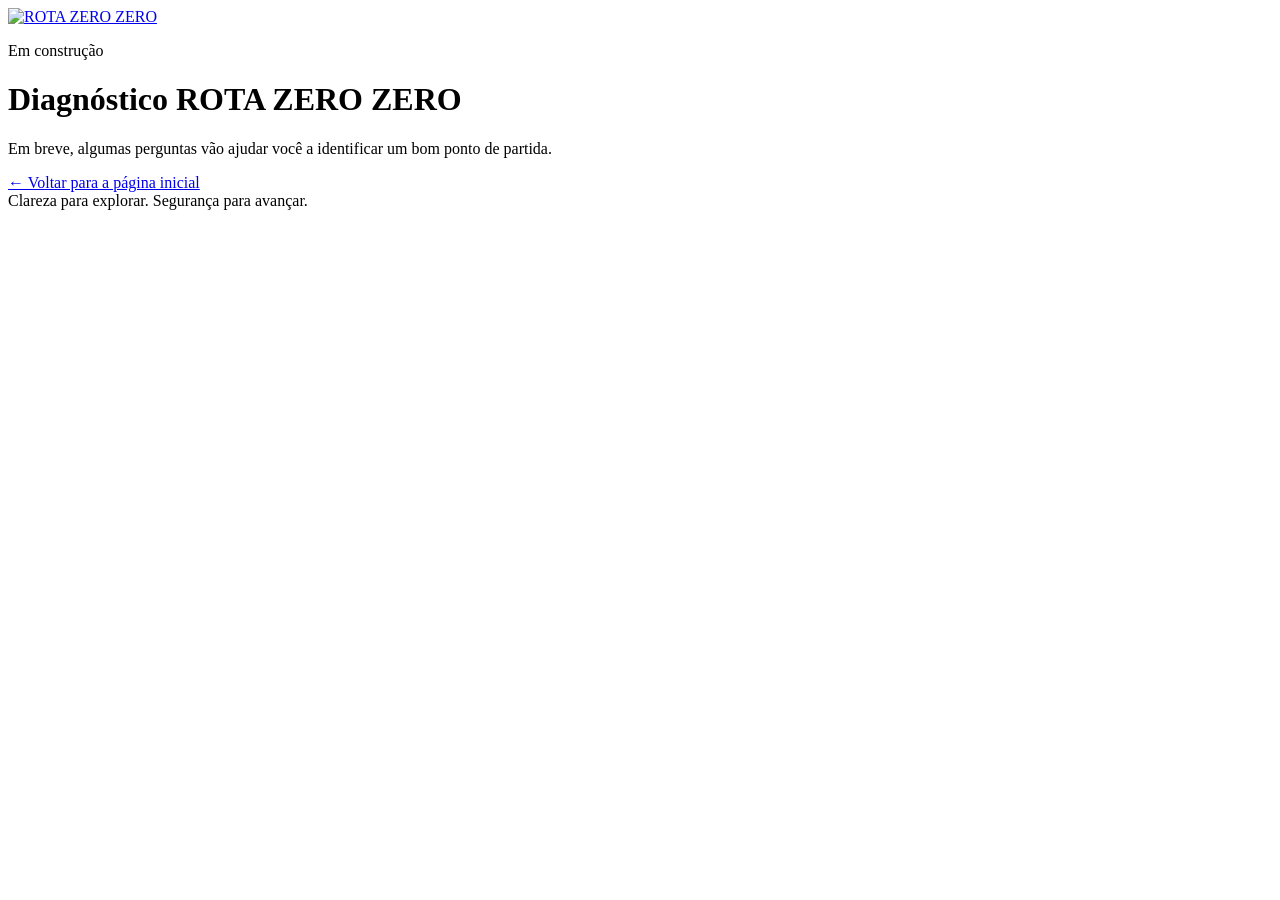
==== diagnostico/index.html @ 2024ce0b "feat: add static diagnostic placeholder" ====
<!doctype html>
<html lang="pt-BR">
<head>
  <meta charset="utf-8">
  <meta name="viewport" content="width=device-width, initial-scale=1">
  <title>Diagnóstico | ROTA ZERO ZERO</title>
  <meta name="description" content="Em breve, algumas perguntas vão ajudar você a identificar um bom ponto de partida em programação.">
  <meta name="theme-color" content="#F5F1E8">
  <link rel="stylesheet" href="../css/styles.css">
  <script src="../js/main.js" defer></script>
</head>
<body class="diagnostic-page">
  <header class="diagnostic-header">
    <div class="container"><a href="../" aria-label="Voltar para a página inicial da ROTA ZERO ZERO"><img src="../assets/brand/rota-zero-zero-completa.svg" alt="ROTA ZERO ZERO" class="diagnostic-logo" width="1123" height="364"></a></div>
  </header>
  <main class="diagnostic-main">
    <div class="diagnostic-content">
      <p class="kicker kicker-green">Em construção</p>
      <h1>Diagnóstico ROTA ZERO ZERO</h1>
      <p>Em breve, algumas perguntas vão ajudar você a identificar um bom ponto de partida.</p>
      <a class="button button-dark diagnostic-back" href="../"><span aria-hidden="true">←</span> Voltar para a página inicial</a>
    </div>
  </main>
  <footer class="diagnostic-footer">Clareza para explorar. Segurança para avançar.</footer>
</body>
</html>
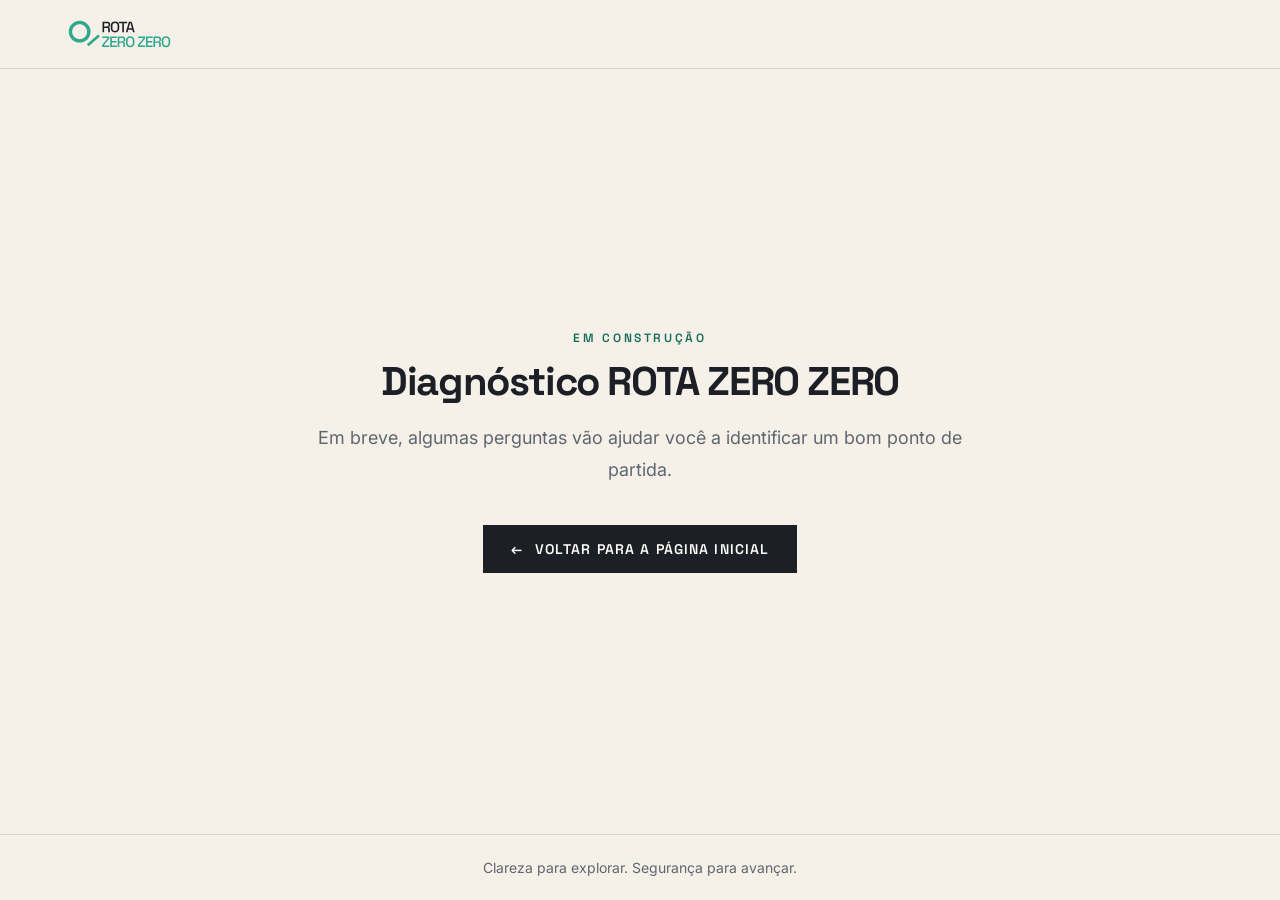
==== commit b01fdfb6: "refactor: make diagnostic head assets static" ====
--- a/diagnostico/index.html
+++ b/diagnostico/index.html
@@ -6,7 +6,10 @@
   <title>Diagnóstico | ROTA ZERO ZERO</title>
   <meta name="description" content="Em breve, algumas perguntas vão ajudar você a identificar um bom ponto de partida em programação.">
   <meta name="theme-color" content="#F5F1E8">
+  <link rel="icon" type="image/svg+xml" href="../assets/brand/brand-symbol-ring-bar.svg">
+  <link rel="icon" href="../favicon.ico" sizes="any">
   <link rel="stylesheet" href="../css/styles.css">
+  <link rel="stylesheet" href="../css/idv-static.css">
   <script src="../js/main.js" defer></script>
 </head>
 <body class="diagnostic-page">
--- a/css/styles.css
+++ b/css/styles.css
@@ -0,0 +1,236 @@
+@import url('https://fonts.googleapis.com/css2?family=Inter:wght@400;500;600;700&family=Space+Grotesk:wght@400;500;600;700&display=swap');
+
+:root {
+  --papel: #F5F1E8;
+  --tinta: #1C1F26;
+  --verde: #2FA88C;
+  --verde-texto: #176B5B;
+  --terra: #D97757;
+  --terra-texto: #9B3E24;
+  --azul: #3E6D8E;
+  --cinza: #8A8F98;
+  --cinza-texto: #5F6670;
+  --branco: #FFFDF8;
+  --linha: #D8D2C7;
+  --max: 72rem;
+}
+
+* { box-sizing: border-box; }
+html { scroll-behavior: smooth; }
+body { margin: 0; background: var(--papel); color: var(--tinta); font-family: "Inter", Arial, sans-serif; overflow-x: clip; -webkit-font-smoothing: antialiased; }
+a { color: inherit; text-decoration: none; }
+img, svg { display: block; max-width: 100%; }
+button, input, textarea, select { font: inherit; }
+:focus-visible { outline: 3px solid var(--azul); outline-offset: 3px; }
+::selection { background: var(--verde); color: var(--branco); }
+
+.skip-link { position: fixed; left: 1rem; top: -5rem; z-index: 100; padding: .8rem 1rem; background: var(--tinta); color: var(--branco); }
+.skip-link:focus { top: 1rem; }
+.sr-only { position: absolute; width: 1px; height: 1px; padding: 0; margin: -1px; overflow: hidden; clip: rect(0,0,0,0); white-space: nowrap; border: 0; }
+.container { width: min(100% - 2.5rem, var(--max)); margin-inline: auto; }
+.section-border { border-bottom: 1px solid var(--linha); }
+.section-pad { padding-block: 4rem; }
+.anchor-section { scroll-margin-top: 5.5rem; }
+.section-white { background: var(--branco); }
+
+.site-header { position: sticky; top: 0; z-index: 40; border-bottom: 1px solid var(--linha); background: color-mix(in srgb, var(--papel) 95%, transparent); backdrop-filter: blur(7px); }
+.header-inner { min-height: 4.25rem; display: flex; align-items: center; justify-content: space-between; gap: 1rem; }
+.brand-link { flex: 0 0 auto; }
+.brand-full { width: auto; height: 2.75rem; }
+.brand-compact { display: none; width: auto; height: 2.5rem; }
+.desktop-nav { display: flex; gap: 1.75rem; align-items: center; }
+.desktop-nav a { font-family: "Space Grotesk", sans-serif; font-size: .875rem; font-weight: 500; color: var(--cinza-texto); transition: color .2s ease; }
+.desktop-nav a:hover { color: var(--tinta); }
+.header-actions { display: flex; align-items: center; gap: .75rem; }
+.menu-button { display: none; width: 2.75rem; height: 2.75rem; align-items: center; justify-content: center; border: 1px solid var(--linha); color: var(--tinta); background: transparent; cursor: pointer; }
+.menu-button svg { width: 1.25rem; height: 1.25rem; fill: none; stroke: currentColor; stroke-width: 2; stroke-linecap: round; }
+.icon-close { display: none; }
+.menu-button[aria-expanded="true"] .icon-menu { display: none; }
+.menu-button[aria-expanded="true"] .icon-close { display: block; }
+.mobile-nav { border-top: 1px solid var(--linha); background: var(--papel); }
+.mobile-nav-inner { display: grid; padding-block: .75rem 1rem; }
+.mobile-nav-inner > a:not(.button) { padding: .9rem 0; border-bottom: 1px solid color-mix(in srgb, var(--linha) 60%, transparent); font-family: "Space Grotesk", sans-serif; font-size: 1rem; font-weight: 500; }
+.mobile-cta { margin-top: 1rem; }
+
+.button { min-height: 3rem; display: inline-flex; align-items: center; justify-content: center; gap: .75rem; padding: .85rem 1.65rem; border: 1px solid transparent; font-family: "Space Grotesk", sans-serif; font-size: .875rem; font-weight: 600; text-transform: uppercase; letter-spacing: .08em; transition: background .2s ease, color .2s ease, border-color .2s ease, transform .1s ease; }
+.button:active { transform: scale(.98); }
+.button-green { border-color: var(--verde); background: var(--verde); color: var(--branco); }
+.button-green:hover { border-color: var(--verde-texto); background: var(--verde-texto); }
+.button-dark { border-color: var(--tinta); background: var(--tinta); color: var(--branco); }
+.button-dark:hover { background: transparent; color: var(--tinta); }
+.button-outline-light { border-color: rgb(255 253 248 / .4); color: var(--branco); }
+.button-outline-light:hover { border-color: var(--verde); background: var(--verde); }
+.header-cta { min-height: 2.75rem; padding: .65rem 1.25rem; font-size: .75rem; }
+
+.hero-grid { display: grid; grid-template-columns: 1.05fr .95fr; align-items: center; gap: 3.5rem; padding-block: 5rem 6rem; }
+.kicker { margin: 0; font-family: "Space Grotesk", sans-serif; font-size: .75rem; font-weight: 600; text-transform: uppercase; letter-spacing: .22em; }
+.kicker-green { color: var(--verde-texto); }
+.kicker-terra { color: var(--terra-texto); }
+.kicker-blue { color: var(--azul); }
+.kicker-on-dark { color: var(--verde); letter-spacing: .28em; }
+h1, h2, h3 { font-family: "Space Grotesk", sans-serif; }
+h1 { margin: 1.25rem 0 0; font-size: clamp(2.5rem, 5.5vw, 4.25rem); line-height: 1.02; letter-spacing: -.035em; }
+.hero-lead { max-width: 36rem; margin: 1.5rem 0 0; font-size: 1.125rem; line-height: 1.75; color: var(--cinza-texto); }
+.hero-actions { margin-top: 2.25rem; }
+.hero-actions p { margin: 1rem 0 0; font-size: .875rem; color: var(--cinza-texto); }
+.trail-card { margin: 0; padding: 1.5rem; background: rgb(255 253 248 / .6); }
+.trail-card figcaption, .map-card figcaption { margin-top: .5rem; padding-top: .75rem; border-top: 1px solid color-mix(in srgb, var(--linha) 65%, transparent); color: var(--cinza-texto); font-size: .75rem; text-transform: uppercase; letter-spacing: .18em; }
+
+.section-heading h2, .roadmap-section h2, .final-cta h2 { margin: .75rem 0 0; font-size: clamp(1.9rem, 4vw, 2.75rem); line-height: 1.05; letter-spacing: -.025em; }
+.lead { margin: 0; font-size: 1.125rem; line-height: 1.75; color: var(--cinza-texto); }
+.section-lead { max-width: 42rem; margin-top: 1.25rem; }
+.two-col { display: grid; grid-template-columns: 1fr 1fr; }
+.content-gap { gap: 4rem; margin-top: 2.5rem; }
+.chips { list-style: none; display: flex; flex-wrap: wrap; gap: .65rem; padding: 0; margin: 2rem 0 0; }
+.chips li { display: flex; align-items: center; gap: .5rem; border: 1px solid var(--linha); background: var(--branco); padding: .65rem 1rem; font-family: "Space Grotesk", sans-serif; font-size: .875rem; font-weight: 500; }
+.chips li span { width: .5rem; height: .5rem; border-radius: 50%; background: var(--cinza); }
+.question-card { border-left: 4px solid var(--verde); background: var(--branco); padding: 2.5rem; align-self: stretch; display: flex; flex-direction: column; justify-content: center; }
+.big-quote { margin: 1rem 0; font-family: "Space Grotesk", sans-serif; font-size: clamp(1.5rem, 3vw, 2rem); line-height: 1.25; font-weight: 700; }
+.question-card > p:last-child { margin: 0; line-height: 1.7; color: var(--cinza-texto); }
+
+.principle { position: relative; overflow: hidden; background: var(--tinta); color: var(--branco); }
+.principle-inner { position: relative; z-index: 1; padding-block: 5rem 7rem; }
+.principle-word { position: absolute; right: -3rem; top: 50%; transform: translateY(-50%); font-family: "Space Grotesk", sans-serif; font-size: clamp(9rem, 20vw, 13rem); font-weight: 700; line-height: 1; letter-spacing: -.06em; color: rgb(255 253 248 / .025); user-select: none; }
+.principle-steps { list-style: none; display: grid; grid-template-columns: repeat(3, 1fr); gap: 0; padding: 0; margin: 2.5rem 0 0; }
+.principle-steps li { position: relative; padding-inline: 2rem; }
+.principle-steps li:first-child { padding-left: 0; }
+.principle-steps li:last-child { padding-right: 0; }
+.step-arrow { position: absolute; left: -.75rem; top: .75rem; color: rgb(255 253 248 / .4); font-family: "Space Grotesk", sans-serif; font-size: 1.5rem; }
+.circle { width: 3rem; height: 3rem; border-radius: 50%; border: 2px solid currentColor; display: inline-flex; align-items: center; justify-content: center; background: transparent; font-family: "Space Grotesk", sans-serif; font-weight: 700; }
+.circle-green { color: var(--verde); }
+.circle-terra { color: var(--terra); }
+.circle-blue { color: var(--azul); }
+.circle-dark { color: var(--tinta); }
+.circle.small { width: 2.25rem; height: 2.25rem; font-size: .75rem; }
+.principle-steps h3 { margin: 1.25rem 0 0; font-size: clamp(2rem, 4vw, 2.5rem); text-transform: uppercase; letter-spacing: -.03em; }
+.principle-steps p { max-width: 20rem; margin: .75rem 0 0; line-height: 1.7; color: rgb(255 253 248 / .7); }
+.principle-note { max-width: 42rem; margin: 3.5rem 0 0; padding-top: 2rem; border-top: 1px solid rgb(255 253 248 / .15); font-family: "Space Grotesk", sans-serif; font-size: clamp(1.25rem, 2vw, 1.5rem); font-weight: 500; line-height: 1.4; }
+
+.process-grid { position: relative; list-style: none; display: grid; grid-template-columns: repeat(4, 1fr); gap: 2rem; padding: 0; margin: 3rem 0 0; }
+.process-grid::before { content: ""; position: absolute; left: 0; right: 0; top: 1.5rem; border-top: 2px dashed var(--linha); }
+.process-grid li { position: relative; z-index: 1; }
+.process-grid .circle { background: var(--papel); }
+.process-grid h3 { margin: 1.25rem 0 0; font-size: 1.25rem; }
+.process-grid p { margin: .65rem 0 0; color: var(--cinza-texto); line-height: 1.7; }
+.process-cta { margin-top: 3rem; }
+
+.map-card { max-width: 48rem; margin: 3rem auto 0; border: 1px solid var(--linha); background: var(--papel); padding: 1.5rem; }
+.map-svg { width: 100%; height: auto; }
+.stage-grid { list-style: none; display: grid; grid-template-columns: repeat(5, 1fr); gap: .75rem; padding: 0; margin: 2.5rem 0 0; }
+.stage-grid li { border: 1px solid var(--linha); background: var(--papel); padding: 1.25rem; }
+.stage-grid h3 { margin: 1rem 0 0; font-size: 1rem; }
+.stage-grid p { margin: .4rem 0 0; font-size: .875rem; line-height: 1.65; color: var(--cinza-texto); }
+.map-note { max-width: 42rem; margin: 2rem 0 0; padding-left: 1.25rem; border-left: 4px solid var(--azul); color: var(--cinza-texto); font-size: .875rem; line-height: 1.7; }
+
+.audience-grid { display: grid; grid-template-columns: 1fr 1fr; gap: 1.5rem; margin-top: 3rem; }
+.audience-card { border: 1px solid var(--linha); border-top-width: 4px; background: var(--branco); padding: 2.5rem; }
+.audience-green { border-top-color: var(--verde); }
+.audience-blue { border-top-color: var(--azul); }
+.audience-card h3 { margin: 0; font-size: 1.5rem; }
+.audience-card ul { list-style: none; padding: 0; margin: 1.5rem 0 0; display: grid; gap: .85rem; }
+.audience-card li { position: relative; padding-left: 1.25rem; color: var(--cinza-texto); line-height: 1.65; }
+.audience-card li::before { content: ""; position: absolute; left: 0; top: .65em; width: .5rem; height: .5rem; border-radius: 50%; background: var(--verde); }
+.audience-blue li::before { background: var(--azul); }
+.audience-note { max-width: 48rem; margin: 2.5rem 0 0; padding-left: 1.5rem; border-left: 4px solid var(--terra); font-family: "Space Grotesk", sans-serif; font-size: clamp(1.25rem, 2.5vw, 1.5rem); font-weight: 500; line-height: 1.4; }
+
+.signal-grid { list-style: none; display: grid; grid-template-columns: repeat(4, 1fr); gap: 1px; padding: 1px; margin: 3rem 0 0; background: var(--linha); }
+.signal-grid li { background: var(--papel); padding: 2rem; }
+.signal-bar { display: block; width: 2.5rem; height: .25rem; }
+.signal-bar.green { background: var(--verde); }.signal-bar.terra { background: var(--terra); }.signal-bar.blue { background: var(--azul); }.signal-bar.dark { background: var(--tinta); }
+.signal-grid h3 { margin: 1.25rem 0 0; font-size: 1.5rem; text-transform: uppercase; letter-spacing: -.02em; }
+.signal-grid p { margin: .75rem 0 0; font-size: .875rem; line-height: 1.7; color: var(--cinza-texto); }
+
+.roadmap-section { background: var(--tinta); color: var(--branco); }
+.roadmap-grid { display: grid; grid-template-columns: 1.1fr .9fr; gap: 4rem; padding-block: 4rem 6rem; }
+.roadmap-section h2 { max-width: 38rem; }
+.lead-on-dark { max-width: 36rem; margin: 1.5rem 0 0; font-size: 1.125rem; line-height: 1.75; color: rgb(255 253 248 / .75); }
+.roadmap-section .button { margin-top: 2.25rem; }
+.roadmap-list { list-style: none; display: grid; grid-template-columns: 1fr 1fr; gap: 1px; align-self: start; padding: 1px; margin: 0; background: rgb(255 253 248 / .15); }
+.roadmap-list li { display: flex; align-items: center; gap: .75rem; background: var(--tinta); padding: 1rem 1.25rem; font-family: "Space Grotesk", sans-serif; font-size: .875rem; font-weight: 500; }
+.roadmap-list span { color: var(--verde); }
+
+.final-cta-inner { max-width: 56rem; padding-block: 5rem 7rem; text-align: center; }
+.final-cta h2 { font-size: clamp(2rem, 5vw, 3rem); }
+.final-subtitle { margin: 1.25rem 0 0; font-family: "Space Grotesk", sans-serif; font-size: 1.25rem; font-weight: 500; color: var(--cinza-texto); }
+.final-copy { max-width: 42rem; margin: 1.5rem auto 0; color: var(--cinza-texto); line-height: 1.75; }
+.mini-trail { width: 12rem; height: 1.5rem; margin: 2.5rem auto 1.5rem; }
+
+.site-footer { background: var(--tinta); color: var(--branco); }
+.footer-inner { padding-block: 3.5rem 2rem; }
+.footer-top { display: flex; justify-content: space-between; align-items: flex-start; gap: 3rem; }
+.footer-logo { width: auto; height: 2.5rem; }
+.footer-top > div p { max-width: 20rem; margin: 1.25rem 0 0; font-family: "Space Grotesk", sans-serif; font-size: 1.125rem; font-weight: 500; line-height: 1.4; color: rgb(255 253 248 / .85); }
+.footer-top nav ul { list-style: none; display: grid; grid-template-columns: 1fr 1fr; gap: .25rem 3rem; padding: 0; margin: 0; }
+.footer-top nav a { min-height: 2.75rem; display: inline-flex; align-items: center; font-size: .875rem; color: rgb(255 253 248 / .7); }
+.footer-top nav a:hover { color: var(--branco); }
+.footer-bottom { display: flex; justify-content: space-between; align-items: center; gap: 1rem; margin-top: 3rem; padding-top: 1.5rem; border-top: 1px solid rgb(255 253 248 / .15); font-size: .75rem; color: rgb(255 253 248 / .5); }
+.footer-bottom p { margin: 0; }
+
+.diagnostic-page { min-height: 100dvh; display: flex; flex-direction: column; }
+.diagnostic-header { border-bottom: 1px solid var(--linha); }
+.diagnostic-header .container { padding-block: 1rem; }
+.diagnostic-logo { width: auto; height: 2.25rem; }
+.diagnostic-main { flex: 1; display: flex; align-items: center; }
+.diagnostic-content { width: min(100% - 2.5rem, 42rem); margin-inline: auto; padding-block: 5rem; text-align: center; }
+.diagnostic-content h1 { margin: 1rem 0 0; font-size: clamp(2rem, 5vw, 2.5rem); }
+.diagnostic-content > p:not(.kicker) { margin: 1.25rem 0 0; font-size: 1.125rem; line-height: 1.75; color: var(--cinza-texto); }
+.diagnostic-back { margin-top: 2.5rem; }
+.diagnostic-footer { border-top: 1px solid var(--linha); padding: 1.5rem 1rem; text-align: center; color: var(--cinza-texto); font-size: .875rem; }
+
+@keyframes trail-dash { to { stroke-dashoffset: -28; } }
+.trail-flow { stroke-dasharray: 7 7; animation: trail-dash 2.8s linear infinite; }
+@keyframes node-pulse { 0%,100% { transform: scale(1); opacity: .35; } 50% { transform: scale(1.9); opacity: 0; } }
+.node-halo { transform-origin: center; transform-box: fill-box; animation: node-pulse 3.2s ease-out infinite; }
+.reveal { opacity: 0; transform: translateY(24px); transition: opacity .6s cubic-bezier(.22,1,.36,1), transform .6s cubic-bezier(.22,1,.36,1); }
+.reveal.is-visible { opacity: 1; transform: translateY(0); }
+.reveal-delay-1 { transition-delay: .1s; }.reveal-delay-2 { transition-delay: .16s; }.reveal-delay-3 { transition-delay: .24s; }
+
+@media (max-width: 1023px) {
+  .desktop-nav { display: none; }
+  .menu-button { display: inline-flex; }
+  .hero-grid { grid-template-columns: 1fr; gap: 2.5rem; padding-block: 4rem; }
+  .two-col { grid-template-columns: 1fr; }
+  .content-gap { gap: 2.5rem; }
+  .process-grid { grid-template-columns: repeat(2, 1fr); }
+  .process-grid::before { display: none; }
+  .stage-grid { grid-template-columns: repeat(2, 1fr); }
+  .stage-grid li:last-child { grid-column: span 2; }
+  .signal-grid { grid-template-columns: repeat(2, 1fr); }
+  .roadmap-grid { grid-template-columns: 1fr; gap: 3rem; }
+}
+
+@media (max-width: 767px) {
+  .header-cta { display: none; }
+  .brand-full { display: none; }
+  .brand-compact { display: block; }
+  .section-pad { padding-block: 3.5rem; }
+  .principle-inner { padding-block: 4rem 5rem; }
+  .principle-steps { grid-template-columns: 1fr; gap: 2.5rem; }
+  .principle-steps li { padding-inline: 0; }
+  .step-arrow { display: none; }
+  .process-grid { grid-template-columns: 1fr; }
+  .audience-grid { grid-template-columns: 1fr; }
+  .signal-grid { grid-template-columns: 1fr 1fr; }
+  .roadmap-list { grid-template-columns: 1fr; }
+  .footer-top { flex-direction: column; }
+  .footer-bottom { flex-direction: column; align-items: flex-start; }
+}
+
+@media (max-width: 520px) {
+  .container { width: min(100% - 2rem, var(--max)); }
+  .button { width: 100%; }
+  .hero-grid { padding-block: 3rem 4rem; }
+  .trail-card { padding: 1rem; }
+  .question-card, .audience-card { padding: 1.75rem; }
+  .map-card { padding: 1rem; }
+  .stage-grid { grid-template-columns: 1fr; }
+  .stage-grid li:last-child { grid-column: auto; }
+  .signal-grid { grid-template-columns: 1fr; }
+  .footer-top nav ul { grid-template-columns: 1fr 1fr; gap-inline: 2rem; }
+}
+
+@media (prefers-reduced-motion: reduce) {
+  html { scroll-behavior: auto; }
+  .trail-flow, .node-halo { animation: none; }
+  .reveal { opacity: 1; transform: none; transition: none; }
+}
--- a/css/idv-static.css
+++ b/css/idv-static.css
@@ -0,0 +1,86 @@
+/* ROTA ZERO ZERO — Phase 4
+   Static identity layer. Visual composition belongs in HTML/CSS;
+   JavaScript is reserved for behavior only. */
+
+.trail-flow {
+  stroke-dasharray: none !important;
+  animation: none !important;
+}
+
+.node-halo {
+  animation: none !important;
+}
+
+.brand-compact {
+  width: auto;
+  height: 2.5rem;
+}
+
+.footer-logo {
+  width: auto;
+  height: 2.75rem;
+  background: transparent;
+  padding: 0;
+}
+
+.button-green .cta-arrow {
+  width: 1rem;
+  height: 1rem;
+  flex: 0 0 auto;
+}
+
+.idv-step-icon {
+  width: 1.3rem;
+  height: 1.3rem;
+  margin: 1rem 0 .65rem;
+  opacity: .82;
+}
+
+.idv-audience-icon {
+  width: 2rem;
+  height: 2rem;
+  margin-bottom: 1.15rem;
+  opacity: .82;
+}
+
+.roadmap-product-signature {
+  width: min(100%, 24rem);
+  height: auto;
+  margin: 0 0 1.6rem;
+}
+
+.roadmap-list .idv-list-icon {
+  width: 1.05rem;
+  height: 1.05rem;
+  flex: 0 0 auto;
+  filter: invert(72%) sepia(18%) saturate(1040%) hue-rotate(114deg) brightness(86%) contrast(87%);
+}
+
+.roadmap-list li {
+  display: flex;
+  align-items: center;
+  gap: .65rem;
+}
+
+.trail-card .trail-svg text {
+  font-family: Inter, Arial, sans-serif;
+}
+
+.trail-card,
+.map-card,
+.question-card,
+.audience-card,
+.stage-grid li {
+  border-radius: .75rem;
+}
+
+.trail-card,
+.map-card {
+  overflow: hidden;
+}
+
+.map-illustration {
+  display: block;
+  width: 100%;
+  height: auto;
+}
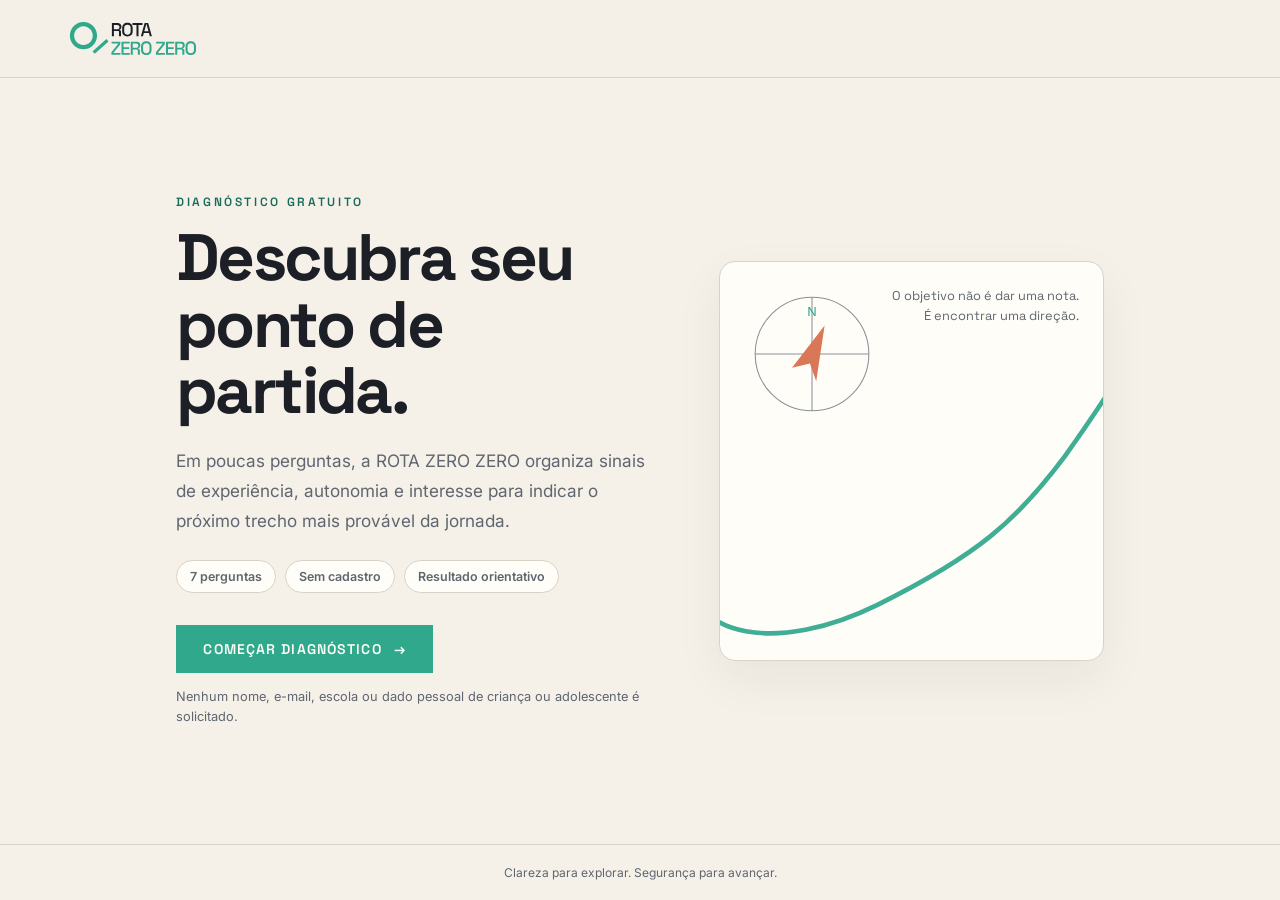
==== commit 507f6775: "feat: replace diagnostic placeholder with interactive shell" ====
--- a/diagnostico/index.html
+++ b/diagnostico/index.html
@@ -3,27 +3,63 @@
 <head>
   <meta charset="utf-8">
   <meta name="viewport" content="width=device-width, initial-scale=1">
-  <title>Diagnóstico | ROTA ZERO ZERO</title>
-  <meta name="description" content="Em breve, algumas perguntas vão ajudar você a identificar um bom ponto de partida em programação.">
+  <title>Descubra seu ponto de partida | ROTA ZERO ZERO</title>
+  <meta name="description" content="Responda a um diagnóstico curto e descubra um ponto de partida provável para avançar em programação sem começar pela linguagem errada.">
+  <meta name="robots" content="noindex,follow">
   <meta name="theme-color" content="#F5F1E8">
   <link rel="icon" type="image/svg+xml" href="../assets/brand/brand-symbol-ring-bar.svg">
   <link rel="icon" href="../favicon.ico" sizes="any">
   <link rel="stylesheet" href="../css/styles.css">
-  <link rel="stylesheet" href="../css/idv-static.css">
-  <script src="../js/main.js" defer></script>
+  <link rel="stylesheet" href="diagnostico.css">
+  <script src="diagnostic-rules.js" defer></script>
+  <script src="diagnostic-copy.js" defer></script>
+  <script src="diagnostico.js" defer></script>
 </head>
 <body class="diagnostic-page">
+  <a class="skip-link" href="#conteudo">Pular para o conteúdo</a>
+
   <header class="diagnostic-header">
-    <div class="container"><a href="../" aria-label="Voltar para a página inicial da ROTA ZERO ZERO"><img src="../assets/brand/rota-zero-zero-completa.svg" alt="ROTA ZERO ZERO" class="diagnostic-logo" width="1123" height="364"></a></div>
+    <div class="container">
+      <a href="../" aria-label="Voltar para a página inicial da ROTA ZERO ZERO">
+        <img src="../assets/brand/rota-zero-zero-completa.svg" alt="ROTA ZERO ZERO" class="diagnostic-logo" width="1123" height="364">
+      </a>
+    </div>
   </header>
-  <main class="diagnostic-main">
-    <div class="diagnostic-content">
-      <p class="kicker kicker-green">Em construção</p>
-      <h1>Diagnóstico ROTA ZERO ZERO</h1>
-      <p>Em breve, algumas perguntas vão ajudar você a identificar um bom ponto de partida.</p>
-      <a class="button button-dark diagnostic-back" href="../"><span aria-hidden="true">←</span> Voltar para a página inicial</a>
+
+  <main class="diagnostic-main" id="conteudo">
+    <div class="diagnostic-app" data-diagnostic-app>
+      <section class="diagnostic-intro" data-screen="intro" aria-labelledby="diagnostic-intro-title">
+        <div>
+          <p class="kicker kicker-green">Diagnóstico gratuito</p>
+          <h1 id="diagnostic-intro-title">Descubra seu ponto de partida.</h1>
+          <p class="diagnostic-intro-lead">Em poucas perguntas, a ROTA ZERO ZERO organiza sinais de experiência, autonomia e interesse para indicar o próximo trecho mais provável da jornada.</p>
+
+          <ul class="diagnostic-intro-meta" aria-label="Características do diagnóstico">
+            <li>7 perguntas</li>
+            <li>Sem cadastro</li>
+            <li>Resultado orientativo</li>
+          </ul>
+
+          <button class="button button-green diagnostic-start" type="button" data-action="start">Começar diagnóstico <span aria-hidden="true">→</span></button>
+          <p class="diagnostic-privacy-note">Nenhum nome, e-mail, escola ou dado pessoal de criança ou adolescente é solicitado.</p>
+        </div>
+
+        <div class="diagnostic-intro-visual" aria-hidden="true">
+          <img class="diagnostic-intro-compass" src="../assets/idv/icon-compass-cover.svg" alt="">
+          <img class="diagnostic-intro-route" src="../assets/idv/path-main-ascending.svg" alt="">
+          <p class="diagnostic-intro-caption">O objetivo não é dar uma nota. É encontrar uma direção.</p>
+        </div>
+      </section>
+
+      <div data-diagnostic-dynamic hidden></div>
+      <p class="sr-only" aria-live="polite" aria-atomic="true" data-diagnostic-live></p>
+
+      <noscript>
+        <p class="diagnostic-noscript">Este diagnóstico funciona diretamente no navegador e precisa de JavaScript para avançar entre as perguntas. Nenhum dado é enviado para um servidor.</p>
+      </noscript>
     </div>
   </main>
+
   <footer class="diagnostic-footer">Clareza para explorar. Segurança para avançar.</footer>
 </body>
 </html>
--- a/diagnostico/diagnostico.css
+++ b/diagnostico/diagnostico.css
@@ -0,0 +1,511 @@
+.diagnostic-page {
+  min-height: 100vh;
+  display: flex;
+  flex-direction: column;
+}
+
+.diagnostic-header {
+  border-bottom: 1px solid var(--linha);
+  background: color-mix(in srgb, var(--papel) 95%, transparent);
+}
+
+.diagnostic-header .container {
+  min-height: 4.5rem;
+  display: flex;
+  align-items: center;
+}
+
+.diagnostic-logo {
+  width: auto;
+  height: 2.8rem;
+}
+
+.diagnostic-main {
+  flex: 1;
+  padding: clamp(2rem, 6vw, 5rem) 0;
+}
+
+.diagnostic-app {
+  width: min(100% - 2rem, 58rem);
+  margin-inline: auto;
+}
+
+.diagnostic-intro {
+  display: grid;
+  grid-template-columns: minmax(0, 1.1fr) minmax(18rem, .9fr);
+  gap: clamp(2rem, 6vw, 4.5rem);
+  align-items: center;
+  min-height: min(36rem, calc(100vh - 12rem));
+}
+
+.diagnostic-intro h1,
+.diagnostic-panel h1 {
+  margin: .85rem 0 0;
+  font-size: clamp(2.35rem, 6vw, 4.1rem);
+  line-height: 1.02;
+  letter-spacing: -.04em;
+}
+
+.diagnostic-intro-lead {
+  max-width: 40rem;
+  margin: 1.35rem 0 0;
+  color: var(--cinza-texto);
+  font-size: 1.075rem;
+  line-height: 1.75;
+}
+
+.diagnostic-intro-meta {
+  list-style: none;
+  display: flex;
+  flex-wrap: wrap;
+  gap: .6rem;
+  padding: 0;
+  margin: 1.5rem 0 0;
+}
+
+.diagnostic-intro-meta li {
+  border: 1px solid var(--linha);
+  border-radius: 999px;
+  padding: .5rem .8rem;
+  background: var(--branco);
+  color: var(--cinza-texto);
+  font-size: .78rem;
+  font-weight: 600;
+}
+
+.diagnostic-start {
+  margin-top: 2rem;
+}
+
+.diagnostic-privacy-note {
+  margin: .85rem 0 0;
+  color: var(--cinza-texto);
+  font-size: .8rem;
+  line-height: 1.6;
+}
+
+.diagnostic-intro-visual {
+  position: relative;
+  min-height: 25rem;
+  overflow: hidden;
+  border: 1px solid var(--linha);
+  border-radius: 16px;
+  background: var(--branco);
+  box-shadow: 0 18px 50px rgb(28 31 38 / .06);
+}
+
+.diagnostic-intro-compass {
+  position: absolute;
+  z-index: 2;
+  width: 7.5rem;
+  left: 2rem;
+  top: 2rem;
+}
+
+.diagnostic-intro-route {
+  position: absolute;
+  width: 120%;
+  max-width: none;
+  left: -10%;
+  bottom: 1.5rem;
+  opacity: .92;
+}
+
+.diagnostic-intro-caption {
+  position: absolute;
+  z-index: 3;
+  right: 1.5rem;
+  top: 1.5rem;
+  max-width: 12rem;
+  margin: 0;
+  font-family: "Space Grotesk", sans-serif;
+  font-size: .8rem;
+  line-height: 1.55;
+  color: var(--cinza-texto);
+  text-align: right;
+}
+
+.diagnostic-panel {
+  border: 1px solid var(--linha);
+  border-radius: 16px;
+  background: var(--branco);
+  padding: clamp(1.4rem, 4vw, 3rem);
+  box-shadow: 0 18px 50px rgb(28 31 38 / .05);
+}
+
+.diagnostic-question {
+  max-width: 48rem;
+  margin-inline: auto;
+}
+
+.diagnostic-progress-block {
+  margin-bottom: clamp(2rem, 5vw, 3.25rem);
+}
+
+.diagnostic-progress-meta {
+  display: flex;
+  justify-content: space-between;
+  gap: 1rem;
+  margin-bottom: .65rem;
+  font-family: "Space Grotesk", sans-serif;
+  color: var(--cinza-texto);
+  font-size: .75rem;
+  font-weight: 600;
+  letter-spacing: .08em;
+  text-transform: uppercase;
+}
+
+.diagnostic-progress-track {
+  height: 4px;
+  overflow: hidden;
+  border-radius: 999px;
+  background: color-mix(in srgb, var(--linha) 72%, transparent);
+}
+
+.diagnostic-progress-track span {
+  display: block;
+  height: 100%;
+  border-radius: inherit;
+  background: var(--verde);
+  transition: width .25s ease;
+}
+
+.diagnostic-question fieldset {
+  min-width: 0;
+  margin: 0;
+  padding: 0;
+  border: 0;
+}
+
+.diagnostic-question h1 {
+  max-width: 42rem;
+  font-size: clamp(1.8rem, 4vw, 2.75rem);
+  line-height: 1.08;
+}
+
+.diagnostic-helper {
+  max-width: 40rem;
+  margin: 1rem 0 0;
+  color: var(--cinza-texto);
+  line-height: 1.65;
+}
+
+.diagnostic-options {
+  display: grid;
+  gap: .75rem;
+  margin-top: 2rem;
+}
+
+.diagnostic-option {
+  position: relative;
+  display: grid;
+  grid-template-columns: 1.4rem 1fr;
+  gap: .9rem;
+  align-items: start;
+  border: 1px solid var(--linha);
+  border-radius: 12px;
+  background: var(--papel);
+  padding: 1rem 1.1rem;
+  cursor: pointer;
+  transition: border-color .18s ease, background .18s ease, transform .12s ease;
+}
+
+.diagnostic-option:hover {
+  border-color: color-mix(in srgb, var(--verde) 65%, var(--linha));
+}
+
+.diagnostic-option:has(input:checked) {
+  border-color: var(--verde);
+  background: color-mix(in srgb, var(--verde) 8%, var(--branco));
+  box-shadow: inset 3px 0 0 var(--verde);
+}
+
+.diagnostic-option:has(input:focus-visible) {
+  outline: 3px solid var(--azul);
+  outline-offset: 3px;
+}
+
+.diagnostic-option input {
+  position: absolute;
+  opacity: 0;
+  pointer-events: none;
+}
+
+.diagnostic-option-marker {
+  width: 1.1rem;
+  height: 1.1rem;
+  margin-top: .18rem;
+  border: 2px solid var(--cinza);
+  border-radius: 50%;
+  background: var(--branco);
+}
+
+.diagnostic-option:has(input:checked) .diagnostic-option-marker {
+  border: 4px solid var(--verde);
+}
+
+.diagnostic-option-copy {
+  display: grid;
+  gap: .3rem;
+}
+
+.diagnostic-option-title {
+  font-weight: 600;
+  line-height: 1.5;
+}
+
+.diagnostic-option-detail {
+  color: var(--cinza-texto);
+  font-size: .85rem;
+  line-height: 1.5;
+}
+
+.diagnostic-actions,
+.diagnostic-result-actions {
+  display: flex;
+  align-items: center;
+  justify-content: space-between;
+  gap: 1rem;
+  margin-top: 2rem;
+  padding-top: 1.5rem;
+  border-top: 1px solid var(--linha);
+}
+
+.diagnostic-next:disabled {
+  opacity: .42;
+  cursor: not-allowed;
+}
+
+.diagnostic-text-button {
+  border: 0;
+  background: transparent;
+  padding: .75rem 0;
+  color: var(--cinza-texto);
+  font-family: "Space Grotesk", sans-serif;
+  font-weight: 600;
+  cursor: pointer;
+}
+
+.diagnostic-text-button:hover {
+  color: var(--tinta);
+  text-decoration: underline;
+  text-underline-offset: .22em;
+}
+
+.diagnostic-result {
+  max-width: 52rem;
+  margin-inline: auto;
+  overflow: hidden;
+}
+
+.diagnostic-result-topline {
+  display: flex;
+  justify-content: space-between;
+  align-items: center;
+  gap: 1rem;
+}
+
+.diagnostic-version {
+  color: var(--cinza-texto);
+  font-family: "Space Grotesk", sans-serif;
+  font-size: .68rem;
+  letter-spacing: .08em;
+}
+
+.diagnostic-result-hero {
+  display: grid;
+  grid-template-columns: 6rem 1fr;
+  gap: 1.5rem;
+  align-items: start;
+  margin-top: 2rem;
+}
+
+.diagnostic-stage-node {
+  width: 5rem;
+  height: 5rem;
+  display: grid;
+  place-items: center;
+  border: 2px solid var(--verde);
+  border-radius: 50%;
+  box-shadow: 0 0 0 7px var(--branco), 0 0 0 9px color-mix(in srgb, var(--verde) 45%, transparent);
+  color: var(--verde-texto);
+  font-family: "Space Grotesk", sans-serif;
+  font-size: 1.5rem;
+  font-weight: 700;
+}
+
+.diagnostic-result[data-stage="02"] .diagnostic-stage-node { border-color: var(--terra); color: var(--terra-texto); box-shadow: 0 0 0 7px var(--branco), 0 0 0 9px color-mix(in srgb, var(--terra) 45%, transparent); }
+.diagnostic-result[data-stage="03"] .diagnostic-stage-node { border-color: var(--azul); color: var(--azul); box-shadow: 0 0 0 7px var(--branco), 0 0 0 9px color-mix(in srgb, var(--azul) 45%, transparent); }
+.diagnostic-result[data-stage="04"] .diagnostic-stage-node { border-color: var(--tinta); color: var(--tinta); box-shadow: 0 0 0 7px var(--branco), 0 0 0 9px color-mix(in srgb, var(--tinta) 28%, transparent); }
+
+.diagnostic-result h1 {
+  margin: 0;
+  font-size: clamp(2rem, 5vw, 3.2rem);
+}
+
+.diagnostic-result-body {
+  margin: 1rem 0 0;
+  color: var(--cinza-texto);
+  font-size: 1.05rem;
+  line-height: 1.7;
+}
+
+.diagnostic-direction {
+  display: grid;
+  grid-template-columns: 3.5rem 1fr;
+  gap: 1rem;
+  align-items: center;
+  margin-top: 2rem;
+  border-left: 4px solid var(--verde);
+  border-radius: 0 12px 12px 0;
+  background: color-mix(in srgb, var(--verde) 7%, var(--papel));
+  padding: 1.2rem 1.35rem;
+}
+
+.diagnostic-direction img {
+  width: 3rem;
+  height: 3rem;
+}
+
+.diagnostic-result-label {
+  margin: 0;
+  color: var(--cinza-texto);
+  font-family: "Space Grotesk", sans-serif;
+  font-size: .72rem;
+  font-weight: 700;
+  letter-spacing: .12em;
+  text-transform: uppercase;
+}
+
+.diagnostic-direction p:last-child {
+  margin: .35rem 0 0;
+  line-height: 1.65;
+}
+
+.diagnostic-reasons {
+  margin-top: 2rem;
+}
+
+.diagnostic-reasons ul {
+  list-style: none;
+  display: grid;
+  gap: .65rem;
+  padding: 0;
+  margin: 1rem 0 0;
+}
+
+.diagnostic-reasons li {
+  display: grid;
+  grid-template-columns: 1.25rem 1fr;
+  gap: .7rem;
+  border-bottom: 1px solid color-mix(in srgb, var(--linha) 75%, transparent);
+  padding: .8rem 0;
+  line-height: 1.55;
+}
+
+.diagnostic-reasons .is-positive span { color: var(--verde-texto); font-weight: 700; }
+.diagnostic-reasons .is-limit span { color: var(--terra-texto); font-weight: 700; }
+
+.diagnostic-confidence {
+  margin: 1.4rem 0 0;
+  border-left: 3px solid var(--terra);
+  padding-left: 1rem;
+  color: var(--cinza-texto);
+  font-size: .85rem;
+  line-height: 1.65;
+}
+
+.diagnostic-boundary {
+  margin-top: 2rem;
+  border-radius: 12px;
+  background: var(--tinta);
+  color: var(--branco);
+  padding: 1.25rem 1.4rem;
+}
+
+.diagnostic-boundary p {
+  margin: 0;
+  line-height: 1.65;
+  color: rgb(255 253 248 / .82);
+}
+
+.diagnostic-boundary strong { color: var(--branco); }
+
+.diagnostic-error {
+  max-width: 44rem;
+  margin-inline: auto;
+}
+
+.diagnostic-error p:not(.kicker) {
+  color: var(--cinza-texto);
+  line-height: 1.7;
+}
+
+.diagnostic-footer {
+  border-top: 1px solid var(--linha);
+  padding: 1.25rem 1rem;
+  color: var(--cinza-texto);
+  font-size: .75rem;
+  text-align: center;
+}
+
+.diagnostic-noscript {
+  max-width: 48rem;
+  margin: 1rem auto;
+  border-left: 4px solid var(--terra);
+  background: var(--branco);
+  padding: 1rem 1.25rem;
+  line-height: 1.6;
+}
+
+@media (max-width: 760px) {
+  .diagnostic-intro {
+    grid-template-columns: 1fr;
+    min-height: 0;
+  }
+
+  .diagnostic-intro-visual {
+    min-height: 18rem;
+    order: -1;
+  }
+
+  .diagnostic-intro-compass { width: 5.5rem; }
+  .diagnostic-intro-caption { max-width: 10rem; }
+
+  .diagnostic-result-hero {
+    grid-template-columns: 1fr;
+  }
+
+  .diagnostic-stage-node {
+    width: 4.25rem;
+    height: 4.25rem;
+  }
+
+  .diagnostic-actions,
+  .diagnostic-result-actions {
+    align-items: stretch;
+    flex-direction: column-reverse;
+  }
+
+  .diagnostic-actions > *,
+  .diagnostic-result-actions > * {
+    width: 100%;
+  }
+
+  .diagnostic-text-button { text-align: center; }
+}
+
+@media (max-width: 480px) {
+  .diagnostic-main { padding-top: 1.4rem; }
+  .diagnostic-app { width: min(100% - 1rem, 58rem); }
+  .diagnostic-panel { border-radius: 12px; padding: 1.2rem; }
+  .diagnostic-intro-visual { border-radius: 12px; }
+  .diagnostic-option { padding: .9rem; }
+  .diagnostic-direction { grid-template-columns: 2.8rem 1fr; }
+  .diagnostic-direction img { width: 2.5rem; height: 2.5rem; }
+}
+
+@media (prefers-reduced-motion: reduce) {
+  .diagnostic-progress-track span,
+  .diagnostic-option { transition: none; }
+}
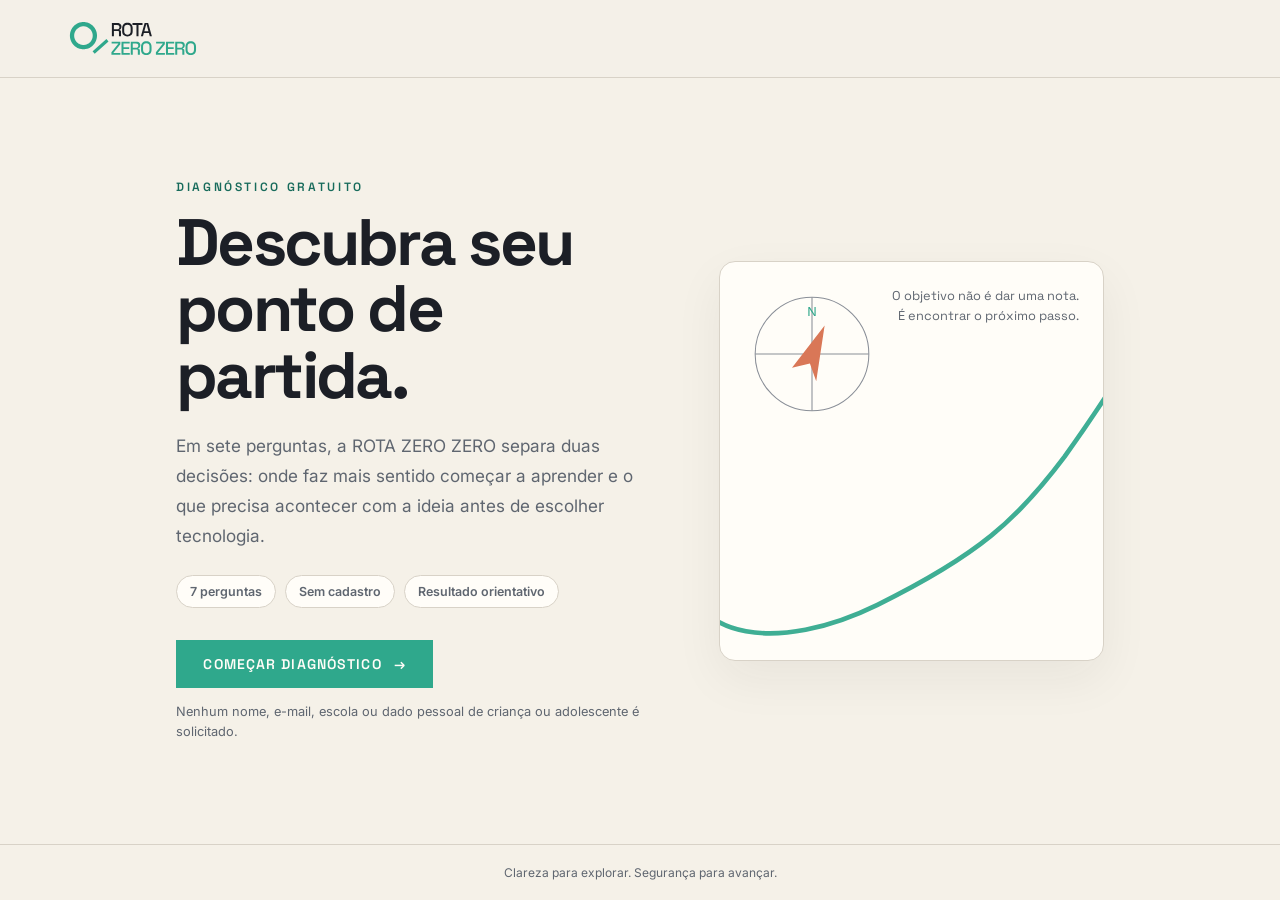
==== commit e7f838f7: "feat(diagnostico): aponta interface para V1.1" ====
--- a/diagnostico/index.html
+++ b/diagnostico/index.html
@@ -4,16 +4,17 @@
   <meta charset="utf-8">
   <meta name="viewport" content="width=device-width, initial-scale=1">
   <title>Descubra seu ponto de partida | ROTA ZERO ZERO</title>
-  <meta name="description" content="Responda a um diagnóstico curto e descubra um ponto de partida provável para avançar em programação sem começar pela linguagem errada.">
+  <meta name="description" content="Responda a um diagnóstico curto e descubra seu ponto de partida para aprender e a próxima decisão para transformar interesse em projeto.">
   <meta name="robots" content="noindex,follow">
   <meta name="theme-color" content="#F5F1E8">
   <link rel="icon" type="image/svg+xml" href="../assets/brand/brand-symbol-ring-bar.svg">
   <link rel="icon" href="../favicon.ico" sizes="any">
   <link rel="stylesheet" href="../css/styles.css">
   <link rel="stylesheet" href="diagnostico.css">
-  <script src="diagnostic-rules.js" defer></script>
-  <script src="diagnostic-copy.js" defer></script>
-  <script src="diagnostico.js" defer></script>
+  <link rel="stylesheet" href="diagnostico-v1-1.css">
+  <script src="diagnostic-rules-v1-1.js" defer></script>
+  <script src="diagnostic-copy-v1-1.js" defer></script>
+  <script src="diagnostico-v1-1.js" defer></script>
 </head>
 <body class="diagnostic-page">
   <a class="skip-link" href="#conteudo">Pular para o conteúdo</a>
@@ -32,7 +33,7 @@
         <div>
           <p class="kicker kicker-green">Diagnóstico gratuito</p>
           <h1 id="diagnostic-intro-title">Descubra seu ponto de partida.</h1>
-          <p class="diagnostic-intro-lead">Em poucas perguntas, a ROTA ZERO ZERO organiza sinais de experiência, autonomia e interesse para indicar o próximo trecho mais provável da jornada.</p>
+          <p class="diagnostic-intro-lead">Em sete perguntas, a ROTA ZERO ZERO separa duas decisões: onde faz mais sentido começar a aprender e o que precisa acontecer com a ideia antes de escolher tecnologia.</p>
 
           <ul class="diagnostic-intro-meta" aria-label="Características do diagnóstico">
             <li>7 perguntas</li>
@@ -47,7 +48,7 @@
         <div class="diagnostic-intro-visual" aria-hidden="true">
           <img class="diagnostic-intro-compass" src="../assets/idv/icon-compass-cover.svg" alt="">
           <img class="diagnostic-intro-route" src="../assets/idv/path-main-ascending.svg" alt="">
-          <p class="diagnostic-intro-caption">O objetivo não é dar uma nota. É encontrar uma direção.</p>
+          <p class="diagnostic-intro-caption">O objetivo não é dar uma nota. É encontrar o próximo passo.</p>
         </div>
       </section>
 
